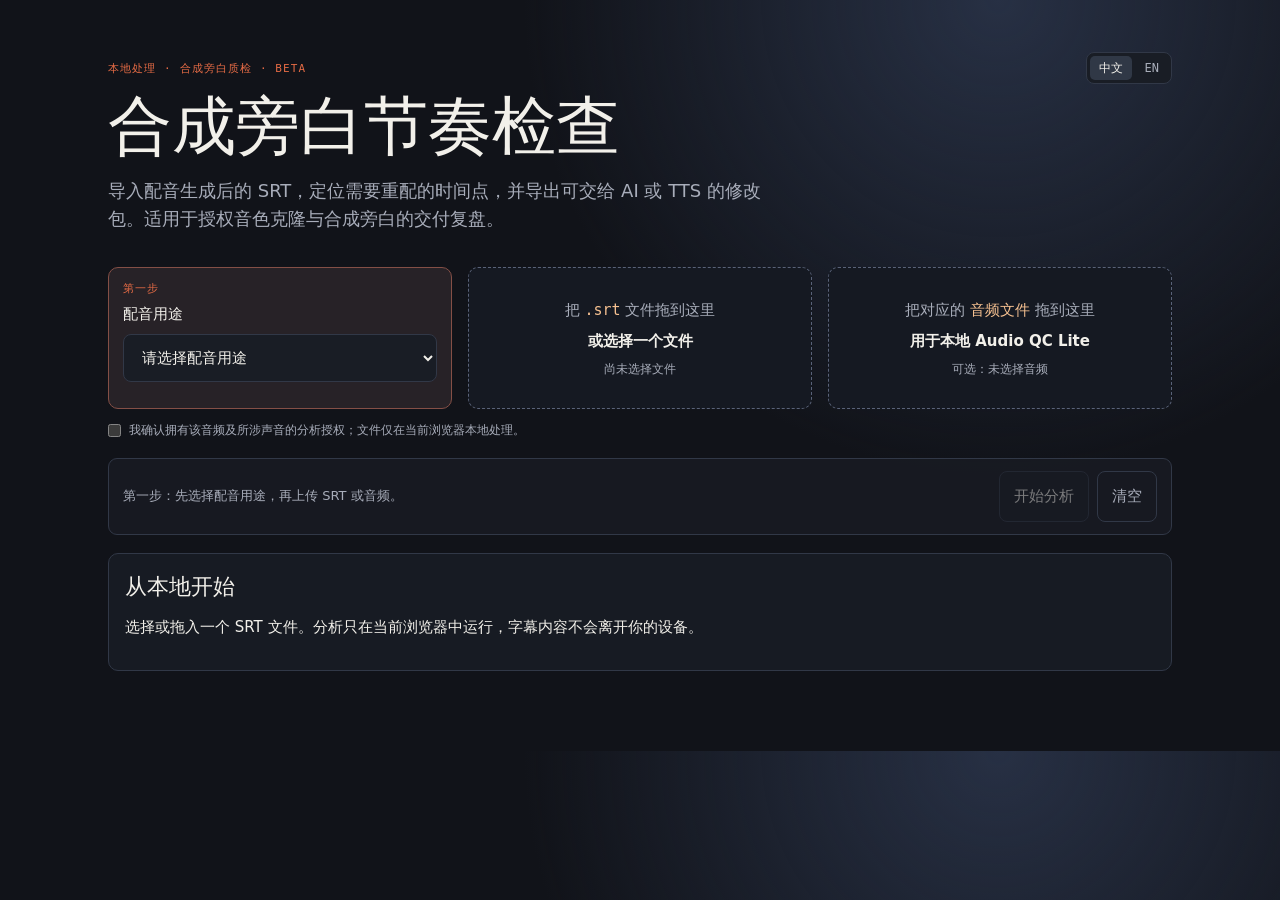
==== index.html @ c3b3e19c "feat: release local voiceover rhythm QC" ====
<!doctype html>
<html lang="zh-CN">
<head>
  <meta charset="utf-8">
  <meta name="viewport" content="width=device-width,initial-scale=1">
  <title>合成旁白节奏检查｜本地 SRT 复盘</title>
  <link rel="stylesheet" href="./styles.css">
</head>
<body>
  <main>
    <header class="masthead">
      <p class="eyebrow" id="privacy-kicker">本地处理 · 合成旁白质检 · Beta</p>
      <div class="locale-switch" aria-label="Language">
        <button type="button" data-locale="zh" aria-pressed="true">中文</button>
        <button type="button" data-locale="en" aria-pressed="false">EN</button>
      </div>
    </header>
    <h1 id="page-title">合成旁白节奏检查</h1>
    <p class="lede" id="page-lede">导入配音生成后的 SRT，定位需要重配的时间点，并导出可交给 AI 或 TTS 的修改包。适用于授权音色克隆与合成旁白的交付复盘。</p>
    <section class="controls">
      <label id="profile-label" class="purpose-select"><span class="field-kicker">第一步</span>配音用途
        <select id="profile" aria-label="配音用途"></select>
      </label>
      <label class="drop" id="drop-zone"><span id="drop-copy">把 <code>.srt</code> 文件拖到这里</span>
        <strong id="drop-action">或选择一个文件</strong>
        <span class="drop-status" id="srt-status">尚未选择文件</span>
        <input id="srt-file" type="file" accept=".srt,text/plain">
      </label>
      <label class="drop audio-drop" id="audio-drop-zone"><span>把对应的 <code>音频文件</code> 拖到这里</span>
        <strong>用于本地 Audio QC Lite</strong>
        <span class="drop-status" id="audio-status">可选：未选择音频</span>
        <input id="audio-file" type="file" accept="audio/wav,audio/mpeg,audio/mp4,audio/x-m4a,audio/*">
      </label>
    </section>
    <label class="consent" id="audio-consent"><input id="audio-consent-input" type="checkbox">我确认拥有该音频及所涉声音的分析授权；文件仅在当前浏览器本地处理。</label>
    <div class="workflow-actions" aria-live="polite"><p id="ready-state">先上传一份 SRT，再开始分析。</p><div><button id="analyze" class="button" type="button" disabled>开始分析</button><button id="reset" class="button button-secondary" type="button">清空</button></div></div>
    <p id="error" class="notice" hidden></p>
    <section id="empty" class="profile"><h2 id="empty-title">从本地开始</h2><p id="empty-copy">选择或拖入一个 SRT 文件。分析只在当前浏览器中运行，字幕内容不会离开你的设备。</p></section>
    <section id="report" hidden>
      <div class="section-title"><div><p class="eyebrow">分析结果</p><h2 id="filename"></h2></div><button id="export" class="button">导出重配 JSON</button></div>
      <section id="action-plan" class="action-plan" aria-live="polite"></section>
      <div id="metrics" class="grid"></div>
      <section id="visual-report" class="visual-report" aria-label="节奏可视化报告"></section>
      <section id="audio-report" class="audio-report" aria-live="polite"></section>
      <div id="profile-guidance"></div>
      <div id="panels" class="grid two-col"></div>
      <div class="grid two-col">
        <section class="profile"><p class="eyebrow">字幕间隔</p><ul id="pause-list"></ul></section>
        <section class="profile"><p class="eyebrow">如何阅读结果</p><p>优先比较同一条旁白的不同生成版本。语速是时间轴测量值，留白的意图需要结合画面、句意和实际声音判断。</p>
        <p class="hint">场景区间来自当前工具的制作复盘规则，用来提示回看片段，不构成研究结论、行业标准或自动判定。</p><p class="hint"><a href="https://github.com/dlxeva/voxr/blob/main/METHODOLOGY.md" target="_blank" rel="noopener">查看方法与边界</a></p></section>
      </div>
      <h2>字幕明细</h2>
      <div class="table-wrap"><table><thead><tr><th>#</th><th>时间</th><th>时长</th><th>语速</th><th>文本</th></tr></thead><tbody id="rows"></tbody></table></div>
    </section>
  </main>
  <script src="./analyzer-core.js"></script>
  <script src="./audio-core.js"></script>
  <script src="./profiles.js"></script>
  <script src="./app.js"></script>
</body>
</html>
---- styles.css ----
:root {
  color-scheme: dark;
  --paper:#111319; --panel:#191d25; --line:#313847;
  --ink:#f2f0ea; --muted:#a8adba; --accent:#e56b45;
  --ok:#5cb85c; --warn:#f0ad4e; --bad:#e74c3c;
  --short:#5b8def; --medium:#b068d1; --long:#e8a838; --extended:#e56b45;
}
* { box-sizing: border-box; }
body { margin:0; background:radial-gradient(circle at 78% 0,#273044 0,transparent 38%),var(--paper); color:var(--ink); font:15px/1.55 ui-sans-serif,system-ui,-apple-system,BlinkMacSystemFont,"Segoe UI",sans-serif; }
main { max-width:1120px; margin:auto; padding:52px 28px 80px; }
.methodology-page { max-width:820px; }
.methodology-page .profile { margin:16px 0; }
.masthead { display:flex; align-items:center; justify-content:space-between; gap:16px; }
.masthead .eyebrow { margin:0; }
.locale-switch { display:flex; gap:4px; padding:3px; border:1px solid var(--line); border-radius:8px; background:var(--panel); }
.locale-switch button { border:0; border-radius:5px; padding:5px 9px; color:var(--muted); background:transparent; font:12px/1.2 ui-monospace,SFMono-Regular,monospace; }
.locale-switch button[aria-pressed="true"] { color:var(--ink); background:#303846; }
.eyebrow { color:var(--accent); font:11px/1.2 ui-monospace,SFMono-Regular,monospace; letter-spacing:.1em; text-transform:uppercase; }
h1 { font:500 clamp(34px,5vw,65px)/1.02 Georgia,"Times New Roman",serif; margin:.15em 0; max-width:780px; }
h2 { font:500 22px/1.2 Georgia,"Times New Roman",serif; margin:.2em 0 .5em; }
.lede { color:var(--muted); max-width:680px; font-size:18px; }
.controls { display:grid; grid-template-columns:repeat(3,1fr); gap:16px; margin:34px 0 12px; }
label,.drop { display:flex; flex-direction:column; gap:8px; color:var(--muted); }
.purpose-select { border:1px solid color-mix(in srgb,var(--accent) 46%,var(--line)); border-radius:10px; padding:14px; background:color-mix(in srgb,var(--accent) 7%,var(--panel)); color:var(--ink); }
.field-kicker { color:var(--accent); font:11px/1.2 ui-monospace,SFMono-Regular,monospace; letter-spacing:.08em; text-transform:uppercase; }
select,.button { border:1px solid var(--line); background:var(--panel); color:var(--ink); padding:13px 14px; border-radius:8px; font:inherit; }
.button:disabled { cursor:not-allowed; opacity:.45; }
.button-secondary { margin-left:8px; color:var(--muted); background:transparent; }
.workflow-actions { display:flex; justify-content:space-between; align-items:center; gap:16px; margin:0 0 18px; padding:12px 14px; border:1px solid var(--line); border-radius:9px; background:color-mix(in srgb,var(--panel) 72%,transparent); }
.workflow-actions p { margin:0; color:var(--muted); font-size:13px; }
.drop { min-height:142px; justify-content:center; align-items:center; border:1px dashed #596278; background:#151922; border-radius:10px; text-align:center; cursor:pointer; }
.drop.dragging { border-color:var(--accent); background:#271a1a; }
.drop.is-ready { border-style:solid; border-color:color-mix(in srgb,var(--ok) 70%,var(--line)); background:color-mix(in srgb,var(--ok) 8%,var(--panel)); }
.drop strong { color:var(--ink); }
.drop-status { max-width:100%; overflow:hidden; text-overflow:ellipsis; white-space:nowrap; color:var(--muted); font:12px/1.35 ui-monospace,SFMono-Regular,monospace; }
.drop.is-ready .drop-status { color:var(--ok); }
input { display:none; }
.consent { display:flex; flex-direction:row; align-items:flex-start; gap:8px; color:var(--muted); font-size:12px; margin:0 0 18px; }
.consent input { display:block; margin:3px 0 0; accent-color:var(--accent); }
.audio-drop { min-height:142px; }
.audio-report { margin:20px 0; }
.audio-qc { border:1px solid color-mix(in srgb,var(--short) 45%,var(--line)); border-radius:10px; padding:18px; background:color-mix(in srgb,var(--short) 6%,var(--panel)); }
.audio-qc__header { display:flex; justify-content:space-between; align-items:baseline; gap:12px; }
.audio-qc__header h2 { margin:3px 0 0; }
.audio-waveform { width:100%; height:auto; display:block; margin:16px 0 8px; background:color-mix(in srgb,var(--paper) 55%,transparent); border-radius:7px; }
.audio-waveform__baseline { stroke:var(--line); stroke-width:1; }
.audio-waveform__bar { stroke:var(--short); stroke-width:2; stroke-linecap:round; }
.audio-segments { margin:14px 0 0; padding-left:18px; color:var(--muted); font-size:13px; }
.notice { border-left:3px solid var(--accent); padding:10px 13px; background:#241a1a; color:#f7c2b3; }
.action-plan { margin:20px 0; border:1px solid color-mix(in srgb,var(--accent) 48%,var(--line)); border-radius:10px; padding:18px; background:color-mix(in srgb,var(--accent) 8%,var(--panel)); }
.action-plan__header { display:flex; justify-content:space-between; gap:16px; align-items:baseline; }
.action-plan__header h2 { margin:0; }
.action-plan__summary { color:var(--muted); margin:8px 0 14px; max-width:760px; }
.action-list { display:grid; grid-template-columns:repeat(3,1fr); gap:10px; margin:0; padding:0; list-style:none; }
.action-item { border:1px solid color-mix(in srgb,var(--line) 80%,transparent); border-radius:8px; background:color-mix(in srgb,var(--panel) 90%,transparent); padding:12px; }
.action-item__time { display:block; color:var(--accent); font:11px/1.2 ui-monospace,SFMono-Regular,monospace; letter-spacing:.05em; }
.action-item__title { display:block; margin:6px 0 4px; font-weight:650; }
.action-item__detail { color:var(--muted); font-size:13px; }
.action-item__play { margin-top:10px; padding:6px 9px; border:1px solid var(--line); border-radius:6px; color:var(--ink); background:transparent; font:12px/1.2 ui-sans-serif,system-ui,sans-serif; }
.action-plan__empty { color:var(--muted); margin:10px 0 0; }
.visual-report { display:grid; grid-template-columns:minmax(0,1.7fr) minmax(260px,1fr); gap:12px; margin:20px 0; }
.visual-card { border:1px solid var(--line); background:color-mix(in srgb,var(--panel) 87%,transparent); border-radius:10px; padding:16px; }
.visual-card__header { display:flex; justify-content:space-between; align-items:baseline; gap:12px; }
.visual-card__header h2 { margin:3px 0 0; }
.rhythm-chart svg { width:100%; height:auto; display:block; margin:10px 0 0; overflow:visible; }
.rhythm-chart__axis { stroke:var(--line); stroke-width:1; }
.rhythm-chart__target { fill:color-mix(in srgb,var(--ok) 15%,transparent); }
.rhythm-chart__line { fill:none; stroke:var(--accent); stroke-width:2; stroke-linejoin:round; stroke-linecap:round; }
.rhythm-chart__point { fill:var(--accent); stroke:var(--paper); stroke-width:2; }
.rhythm-chart__point--high { fill:var(--warn); }
.rhythm-chart__point--low { fill:var(--bad); }
.rhythm-chart__point--ok { fill:var(--ok); }
.rhythm-chart__label { fill:var(--muted); font:11px ui-monospace,SFMono-Regular,monospace; }
.rhythm-chart__label--end { text-anchor:end; }
.pause-bars { display:grid; gap:10px; margin-top:17px; }
.pause-bar { display:grid; grid-template-columns:54px minmax(0,1fr) 32px; gap:8px; align-items:center; color:var(--muted); font-size:12px; }
.pause-bar b { color:var(--ink); font-weight:500; text-align:right; }
.pause-bar__track { height:8px; background:color-mix(in srgb,var(--line) 65%,transparent); border-radius:999px; overflow:hidden; }
.pause-bar__fill { display:block; height:100%; border-radius:inherit; }
.pause-bar__fill.pause-short { background:var(--short); }
.pause-bar__fill.pause-medium { background:var(--medium); }
.pause-bar__fill.pause-long { background:var(--long); }
.pause-bar__fill.pause-extended { background:var(--extended); }
.pause-bar__fill.pause-other { background:var(--muted); }

/* Metric grid */
.grid { display:grid; grid-template-columns:repeat(4,1fr); gap:12px; margin:20px 0; }
.grid.two-col { grid-template-columns:1fr 1fr; }
.metric,.profile,.table-wrap { border:1px solid var(--line); background:color-mix(in srgb,var(--panel) 87%,transparent); border-radius:10px; padding:16px; }
.metric span,.metric small { display:block; color:var(--muted); }
.metric strong { display:block; margin:8px 0 3px; font-size:23px; letter-spacing:-.03em; }
.metric small { font-size:12px; }

/* Status colors for metric cards */
.metric.ok { border-color:color-mix(in srgb,var(--ok) 50%,transparent); }
.metric.high { border-color:color-mix(in srgb,var(--warn) 60%,transparent); background:color-mix(in srgb,var(--warn) 8%,var(--panel)); }
.metric.low { border-color:color-mix(in srgb,var(--bad) 50%,transparent); background:color-mix(in srgb,var(--bad) 8%,var(--panel)); }

/* Profile panels */
.profile { margin:0; }
ul { color:var(--muted); padding-left:19px; }
li+li { margin-top:5px; }
.section-title { display:flex; justify-content:space-between; align-items:center; margin-top:28px; }
button { cursor:pointer; }
.hint { color:var(--muted); font-size:12px; margin-top:8px; }

/* Benchmark table */
.benchmark { width:100%; border-collapse:collapse; font-size:13px; margin-top:8px; }
.benchmark th { color:var(--muted); font-weight:500; text-align:left; padding:6px 8px; border-bottom:1px solid var(--line); }
.benchmark td { padding:6px 8px; border-bottom:1px solid color-mix(in srgb,var(--line) 50%,transparent); }
.benchmark tr.ok td.flag { color:var(--ok); }
.benchmark tr.high td.flag { color:var(--warn); }
.benchmark tr.low td.flag { color:var(--bad); }
.benchmark td.flag { font-weight:600; }

/* Flag panels */
.flag-panel { border-color:color-mix(in srgb,var(--warn) 40%,var(--line)); }

/* Rate jump colors */
.rate-spike td:first-child { color:var(--warn); }
.rate-drop td:first-child { color:var(--accent); }

/* Pause type chips */
.chip { display:inline-block; padding:1px 7px; border-radius:4px; font:10px/1.5 ui-monospace,monospace; letter-spacing:.04em; margin-right:4px; }
.chip.pause-short { background:color-mix(in srgb,var(--short) 22%,transparent); color:var(--short); }
.chip.pause-medium { background:color-mix(in srgb,var(--medium) 22%,transparent); color:var(--medium); }
.chip.pause-long { background:color-mix(in srgb,var(--long) 22%,transparent); color:var(--long); }
.chip.pause-extended { background:color-mix(in srgb,var(--extended) 22%,transparent); color:var(--extended); }
.chip.pause-other { background:color-mix(in srgb,var(--muted) 22%,transparent); color:var(--muted); }

/* Subtitle table */
table:not(.benchmark) { width:100%; border-collapse:collapse; font-size:13px; }
th,td { padding:10px; vertical-align:top; border-bottom:1px solid var(--line); text-align:left; }
th { color:var(--muted); font-weight:500; }
td:last-child { min-width:300px; }
code { color:#f5c090; }
[hidden] { display:none!important; }

@media (max-width:720px) {
  main{padding:32px 18px;}
  .masthead { align-items:flex-start; }
  .controls,.grid,.grid.two-col,.visual-report { grid-template-columns:1fr; }
  .workflow-actions { align-items:flex-start; flex-direction:column; }
  .action-list { grid-template-columns:1fr; }
  .table-wrap{overflow:auto;}
}
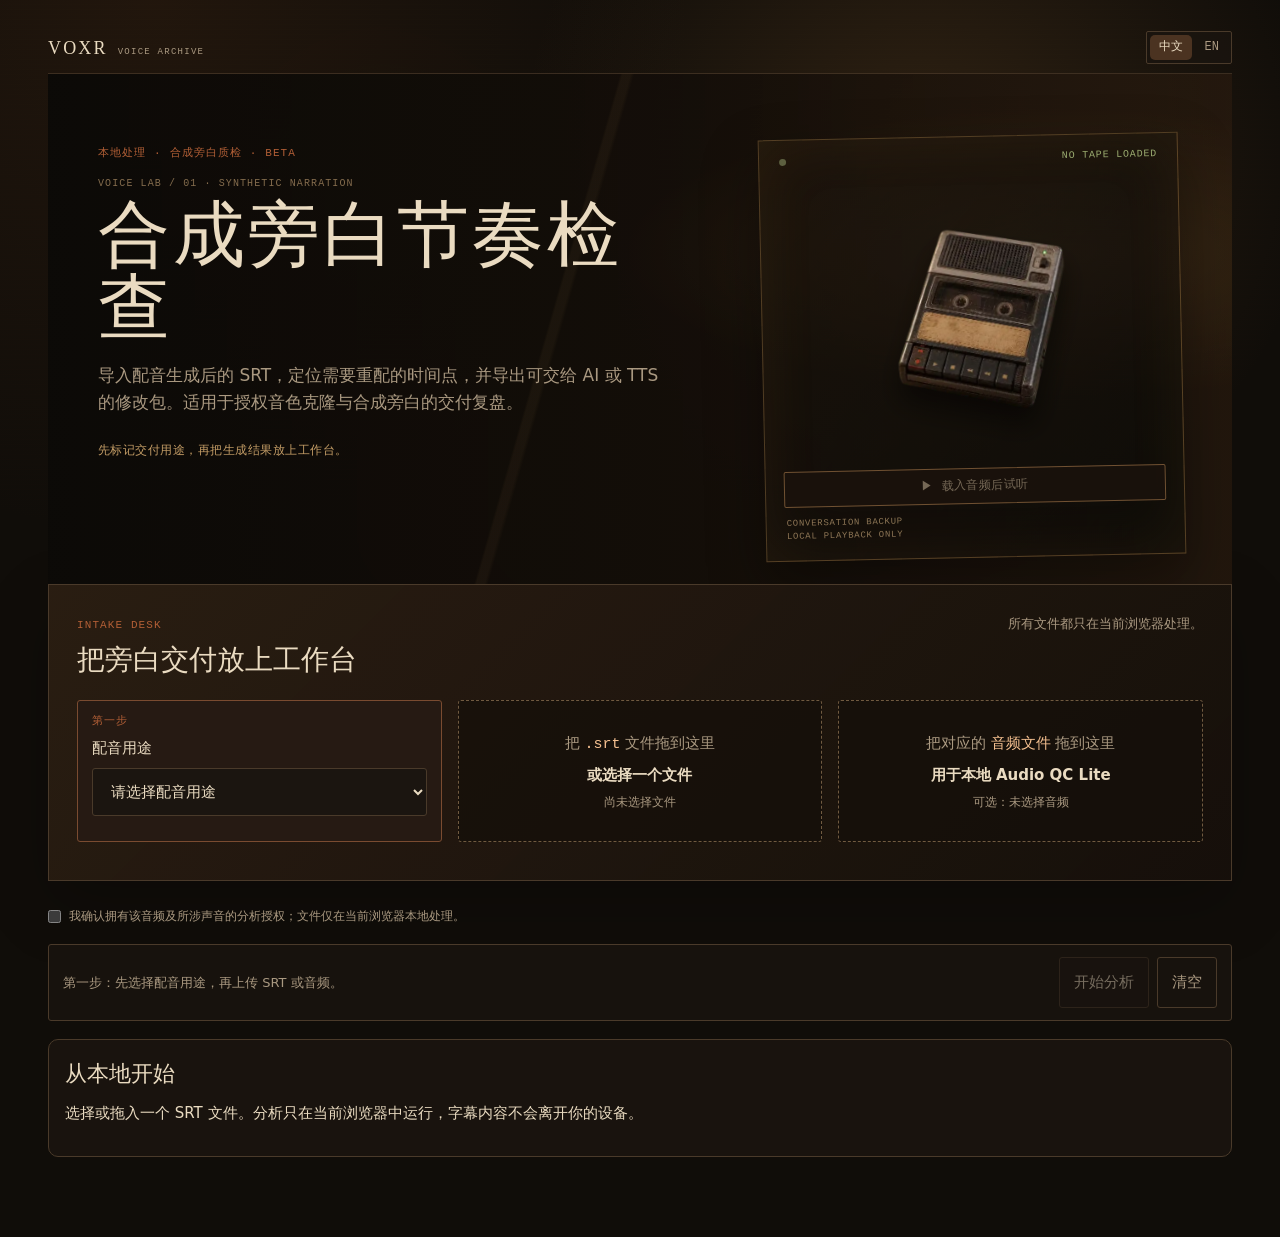
==== commit 73ccd66a: "feat: harden voiceover review handoff" ====
--- a/index.html
+++ b/index.html
@@ -7,17 +7,35 @@
   <link rel="stylesheet" href="./styles.css">
 </head>
 <body>
-  <main>
+  <main class="app-shell">
     <header class="masthead">
-      <p class="eyebrow" id="privacy-kicker">本地处理 · 合成旁白质检 · Beta</p>
+      <a class="wordmark" href="./" aria-label="Voxr 首页"><span>VOXR</span><small>VOICE ARCHIVE</small></a>
       <div class="locale-switch" aria-label="Language">
         <button type="button" data-locale="zh" aria-pressed="true">中文</button>
         <button type="button" data-locale="en" aria-pressed="false">EN</button>
       </div>
     </header>
-    <h1 id="page-title">合成旁白节奏检查</h1>
-    <p class="lede" id="page-lede">导入配音生成后的 SRT，定位需要重配的时间点，并导出可交给 AI 或 TTS 的修改包。适用于授权音色克隆与合成旁白的交付复盘。</p>
-    <section class="controls">
+    <section class="voice-hero" aria-labelledby="page-title">
+      <div class="voice-hero__copy">
+        <p class="eyebrow" id="privacy-kicker">本地处理 · 合成旁白质检 · Beta</p>
+        <p class="archive-code">VOICE LAB / 01 · SYNTHETIC NARRATION</p>
+        <h1 id="page-title">合成旁白节奏检查</h1>
+        <p class="lede" id="page-lede">导入配音生成后的 SRT，定位需要重配的时间点，并导出可交给 AI 或 TTS 的修改包。适用于授权音色克隆与合成旁白的交付复盘。</p>
+        <p class="hero-instruction">先标记交付用途，再把生成结果放上工作台。</p>
+      </div>
+      <aside class="recorder-console" aria-label="本地试听控制台">
+        <div class="recorder-console__status"><span class="status-led" aria-hidden="true"></span><span id="recorder-status">NO TAPE LOADED</span></div>
+        <img class="recorder-console__image" src="./assets/voice-recorder.webp" alt="一台档案室里的旧式磁带录音机">
+        <button id="recorder-play" class="recorder-console__play" type="button" disabled aria-label="播放已上传的音频">
+          <span aria-hidden="true">▶</span><span id="recorder-play-label">载入音频后试听</span>
+        </button>
+        <p class="recorder-console__note">CONVERSATION BACKUP<br>LOCAL PLAYBACK ONLY</p>
+        <audio id="desk-audio-player" preload="metadata"></audio>
+      </aside>
+    </section>
+    <section class="workbench" aria-labelledby="workbench-title">
+      <div class="workbench__heading"><div><p class="eyebrow">INTAKE DESK</p><h2 id="workbench-title">把旁白交付放上工作台</h2></div><p>所有文件都只在当前浏览器处理。</p></div>
+      <section class="controls">
       <label id="profile-label" class="purpose-select"><span class="field-kicker">第一步</span>配音用途
         <select id="profile" aria-label="配音用途"></select>
       </label>
@@ -31,6 +49,7 @@
         <span class="drop-status" id="audio-status">可选：未选择音频</span>
         <input id="audio-file" type="file" accept="audio/wav,audio/mpeg,audio/mp4,audio/x-m4a,audio/*">
       </label>
+      </section>
     </section>
     <label class="consent" id="audio-consent"><input id="audio-consent-input" type="checkbox">我确认拥有该音频及所涉声音的分析授权；文件仅在当前浏览器本地处理。</label>
     <div class="workflow-actions" aria-live="polite"><p id="ready-state">先上传一份 SRT，再开始分析。</p><div><button id="analyze" class="button" type="button" disabled>开始分析</button><button id="reset" class="button button-secondary" type="button">清空</button></div></div>
--- a/styles.css
+++ b/styles.css
@@ -1,35 +1,59 @@
 :root {
   color-scheme: dark;
-  --paper:#111319; --panel:#191d25; --line:#313847;
-  --ink:#f2f0ea; --muted:#a8adba; --accent:#e56b45;
+  --paper:#100d09; --panel:#1b1510; --line:#4a3a2a;
+  --ink:#eadbc1; --muted:#aa9981; --accent:#b25f36;
   --ok:#5cb85c; --warn:#f0ad4e; --bad:#e74c3c;
   --short:#5b8def; --medium:#b068d1; --long:#e8a838; --extended:#e56b45;
 }
 * { box-sizing: border-box; }
-body { margin:0; background:radial-gradient(circle at 78% 0,#273044 0,transparent 38%),var(--paper); color:var(--ink); font:15px/1.55 ui-sans-serif,system-ui,-apple-system,BlinkMacSystemFont,"Segoe UI",sans-serif; }
-main { max-width:1120px; margin:auto; padding:52px 28px 80px; }
+body { margin:0; min-height:100vh; background:radial-gradient(circle at 72% 12%,rgba(114,77,39,.3) 0,transparent 28%),radial-gradient(circle at 12% 0,rgba(74,43,21,.3) 0,transparent 32%),var(--paper); color:var(--ink); font:15px/1.55 ui-sans-serif,system-ui,-apple-system,BlinkMacSystemFont,"Segoe UI",sans-serif; }
+body::before { content:""; position:fixed; inset:0; z-index:-1; pointer-events:none; opacity:.17; background-image:repeating-linear-gradient(0deg,rgba(255,240,210,.08) 0 1px,transparent 1px 5px),radial-gradient(circle at 30% 20%,rgba(255,220,155,.22),transparent 18%); mix-blend-mode:soft-light; }
+main { max-width:1240px; margin:auto; padding:22px 28px 80px; }
 .methodology-page { max-width:820px; }
 .methodology-page .profile { margin:16px 0; }
-.masthead { display:flex; align-items:center; justify-content:space-between; gap:16px; }
+.masthead { display:flex; align-items:center; justify-content:space-between; gap:16px; min-height:52px; border-bottom:1px solid color-mix(in srgb,var(--line) 70%,transparent); }
+.wordmark { display:flex; align-items:baseline; gap:10px; color:var(--ink); text-decoration:none; font:500 18px/1 Georgia,"Times New Roman",serif; letter-spacing:.12em; }
+.wordmark small { color:var(--muted); font:9px/1 ui-monospace,SFMono-Regular,monospace; letter-spacing:.14em; }
 .masthead .eyebrow { margin:0; }
-.locale-switch { display:flex; gap:4px; padding:3px; border:1px solid var(--line); border-radius:8px; background:var(--panel); }
+.locale-switch { display:flex; gap:4px; padding:3px; border:1px solid var(--line); border-radius:2px; background:rgba(27,21,16,.72); }
 .locale-switch button { border:0; border-radius:5px; padding:5px 9px; color:var(--muted); background:transparent; font:12px/1.2 ui-monospace,SFMono-Regular,monospace; }
-.locale-switch button[aria-pressed="true"] { color:var(--ink); background:#303846; }
+.locale-switch button[aria-pressed="true"] { color:var(--ink); background:#4b3321; }
 .eyebrow { color:var(--accent); font:11px/1.2 ui-monospace,SFMono-Regular,monospace; letter-spacing:.1em; text-transform:uppercase; }
-h1 { font:500 clamp(34px,5vw,65px)/1.02 Georgia,"Times New Roman",serif; margin:.15em 0; max-width:780px; }
+h1 { font:500 clamp(40px,5.6vw,72px)/1.02 Georgia,"Songti SC","SimSun","Times New Roman",serif; margin:.12em 0 .24em; max-width:780px; letter-spacing:.04em; }
 h2 { font:500 22px/1.2 Georgia,"Times New Roman",serif; margin:.2em 0 .5em; }
-.lede { color:var(--muted); max-width:680px; font-size:18px; }
-.controls { display:grid; grid-template-columns:repeat(3,1fr); gap:16px; margin:34px 0 12px; }
+.lede { color:var(--muted); max-width:620px; font-size:17px; }
+.voice-hero { position:relative; display:grid; grid-template-columns:minmax(0,1.1fr) minmax(340px,.9fr); gap:34px; min-height:460px; padding:62px 50px 26px; overflow:hidden; border-bottom:1px solid var(--line); background:linear-gradient(90deg,rgba(12,10,7,.98) 0%,rgba(20,14,9,.9) 55%,rgba(41,27,15,.72) 100%); }
+.voice-hero::after { content:""; position:absolute; inset:0; pointer-events:none; opacity:.45; background:linear-gradient(106deg,transparent 0 43%,rgba(215,170,97,.12) 43.2% 43.8%,transparent 44.1%),radial-gradient(ellipse at 86% 35%,rgba(229,171,83,.2),transparent 32%); }
+.voice-hero__copy,.recorder-console { position:relative; z-index:1; }
+.archive-code { margin:18px 0 0; color:#846c4d; font:10px/1.2 ui-monospace,SFMono-Regular,monospace; letter-spacing:.11em; }
+.hero-instruction { margin:28px 0 0; color:#c49d66; font:12px/1.4 ui-monospace,SFMono-Regular,monospace; letter-spacing:.04em; }
+.workbench { margin:-1px 0 26px; padding:24px 28px 26px; border:1px solid var(--line); border-top:0; background:linear-gradient(135deg,rgba(48,33,20,.82),rgba(22,16,11,.94)); box-shadow:0 24px 60px rgba(0,0,0,.22); }
+.workbench__heading { display:flex; justify-content:space-between; gap:20px; align-items:baseline; }
+.workbench__heading h2 { margin:4px 0 0; font-size:28px; }
+.workbench__heading > p { max-width:280px; margin:0; color:var(--muted); font-size:13px; }
+.controls { display:grid; grid-template-columns:repeat(3,1fr); gap:16px; margin:24px 0 12px; }
+.recorder-console { align-self:end; justify-self:end; width:min(100%,420px); min-height:396px; padding:12px 18px 18px; border:1px solid rgba(190,143,79,.38); background:linear-gradient(130deg,rgba(29,21,13,.5),rgba(7,8,7,.72)); box-shadow:inset 0 0 60px rgba(213,153,68,.08),0 22px 55px rgba(0,0,0,.38); transform:rotate(-1.2deg); }
+.recorder-console__status { display:flex; justify-content:space-between; align-items:center; padding:4px 2px 7px; color:#9cad71; font:10px/1 ui-monospace,SFMono-Regular,monospace; letter-spacing:.08em; }
+.status-led { width:7px; height:7px; border-radius:50%; background:#5d6040; box-shadow:0 0 0 transparent; }
+.recorder-console.has-audio .status-led { background:#b8d973; box-shadow:0 0 12px #b8d973; }
+.recorder-console.is-playing .status-led { animation:recorder-blink 1s steps(2,end) infinite; }
+@keyframes recorder-blink { 50% { opacity:.28; } }
+.recorder-console__image { display:block; width:100%; height:310px; object-fit:contain; filter:drop-shadow(0 18px 13px rgba(0,0,0,.48)); }
+.recorder-console__play { display:flex; align-items:center; justify-content:center; gap:8px; width:100%; margin:-12px auto 0; padding:10px 12px; border:1px solid #705132; border-radius:2px; color:var(--ink); background:rgba(26,18,12,.85); font:12px/1.2 ui-monospace,SFMono-Regular,monospace; letter-spacing:.04em; }
+.recorder-console__play:not(:disabled):hover { background:#53361e; border-color:#c0884b; }
+.recorder-console__play:disabled { cursor:not-allowed; color:#756856; }
+.recorder-console__note { margin:10px 2px 0; color:#8d7555; font:9px/1.35 ui-monospace,SFMono-Regular,monospace; letter-spacing:.08em; }
+.recorder-console audio { display:none; }
 label,.drop { display:flex; flex-direction:column; gap:8px; color:var(--muted); }
-.purpose-select { border:1px solid color-mix(in srgb,var(--accent) 46%,var(--line)); border-radius:10px; padding:14px; background:color-mix(in srgb,var(--accent) 7%,var(--panel)); color:var(--ink); }
+.purpose-select { border:1px solid color-mix(in srgb,var(--accent) 46%,var(--line)); border-radius:3px; padding:14px; background:color-mix(in srgb,var(--accent) 7%,var(--panel)); color:var(--ink); }
 .field-kicker { color:var(--accent); font:11px/1.2 ui-monospace,SFMono-Regular,monospace; letter-spacing:.08em; text-transform:uppercase; }
-select,.button { border:1px solid var(--line); background:var(--panel); color:var(--ink); padding:13px 14px; border-radius:8px; font:inherit; }
+select,.button { border:1px solid var(--line); background:var(--panel); color:var(--ink); padding:13px 14px; border-radius:3px; font:inherit; }
 .button:disabled { cursor:not-allowed; opacity:.45; }
 .button-secondary { margin-left:8px; color:var(--muted); background:transparent; }
-.workflow-actions { display:flex; justify-content:space-between; align-items:center; gap:16px; margin:0 0 18px; padding:12px 14px; border:1px solid var(--line); border-radius:9px; background:color-mix(in srgb,var(--panel) 72%,transparent); }
+.workflow-actions { display:flex; justify-content:space-between; align-items:center; gap:16px; margin:0 0 18px; padding:12px 14px; border:1px solid var(--line); border-radius:3px; background:color-mix(in srgb,var(--panel) 72%,transparent); }
 .workflow-actions p { margin:0; color:var(--muted); font-size:13px; }
-.drop { min-height:142px; justify-content:center; align-items:center; border:1px dashed #596278; background:#151922; border-radius:10px; text-align:center; cursor:pointer; }
-.drop.dragging { border-color:var(--accent); background:#271a1a; }
+.drop { min-height:142px; justify-content:center; align-items:center; border:1px dashed #705a40; background:rgba(21,16,11,.72); border-radius:3px; text-align:center; cursor:pointer; }
+.drop.dragging { border-color:var(--accent); background:#352015; }
 .drop.is-ready { border-style:solid; border-color:color-mix(in srgb,var(--ok) 70%,var(--line)); background:color-mix(in srgb,var(--ok) 8%,var(--panel)); }
 .drop strong { color:var(--ink); }
 .drop-status { max-width:100%; overflow:hidden; text-overflow:ellipsis; white-space:nowrap; color:var(--muted); font:12px/1.35 ui-monospace,SFMono-Regular,monospace; }
